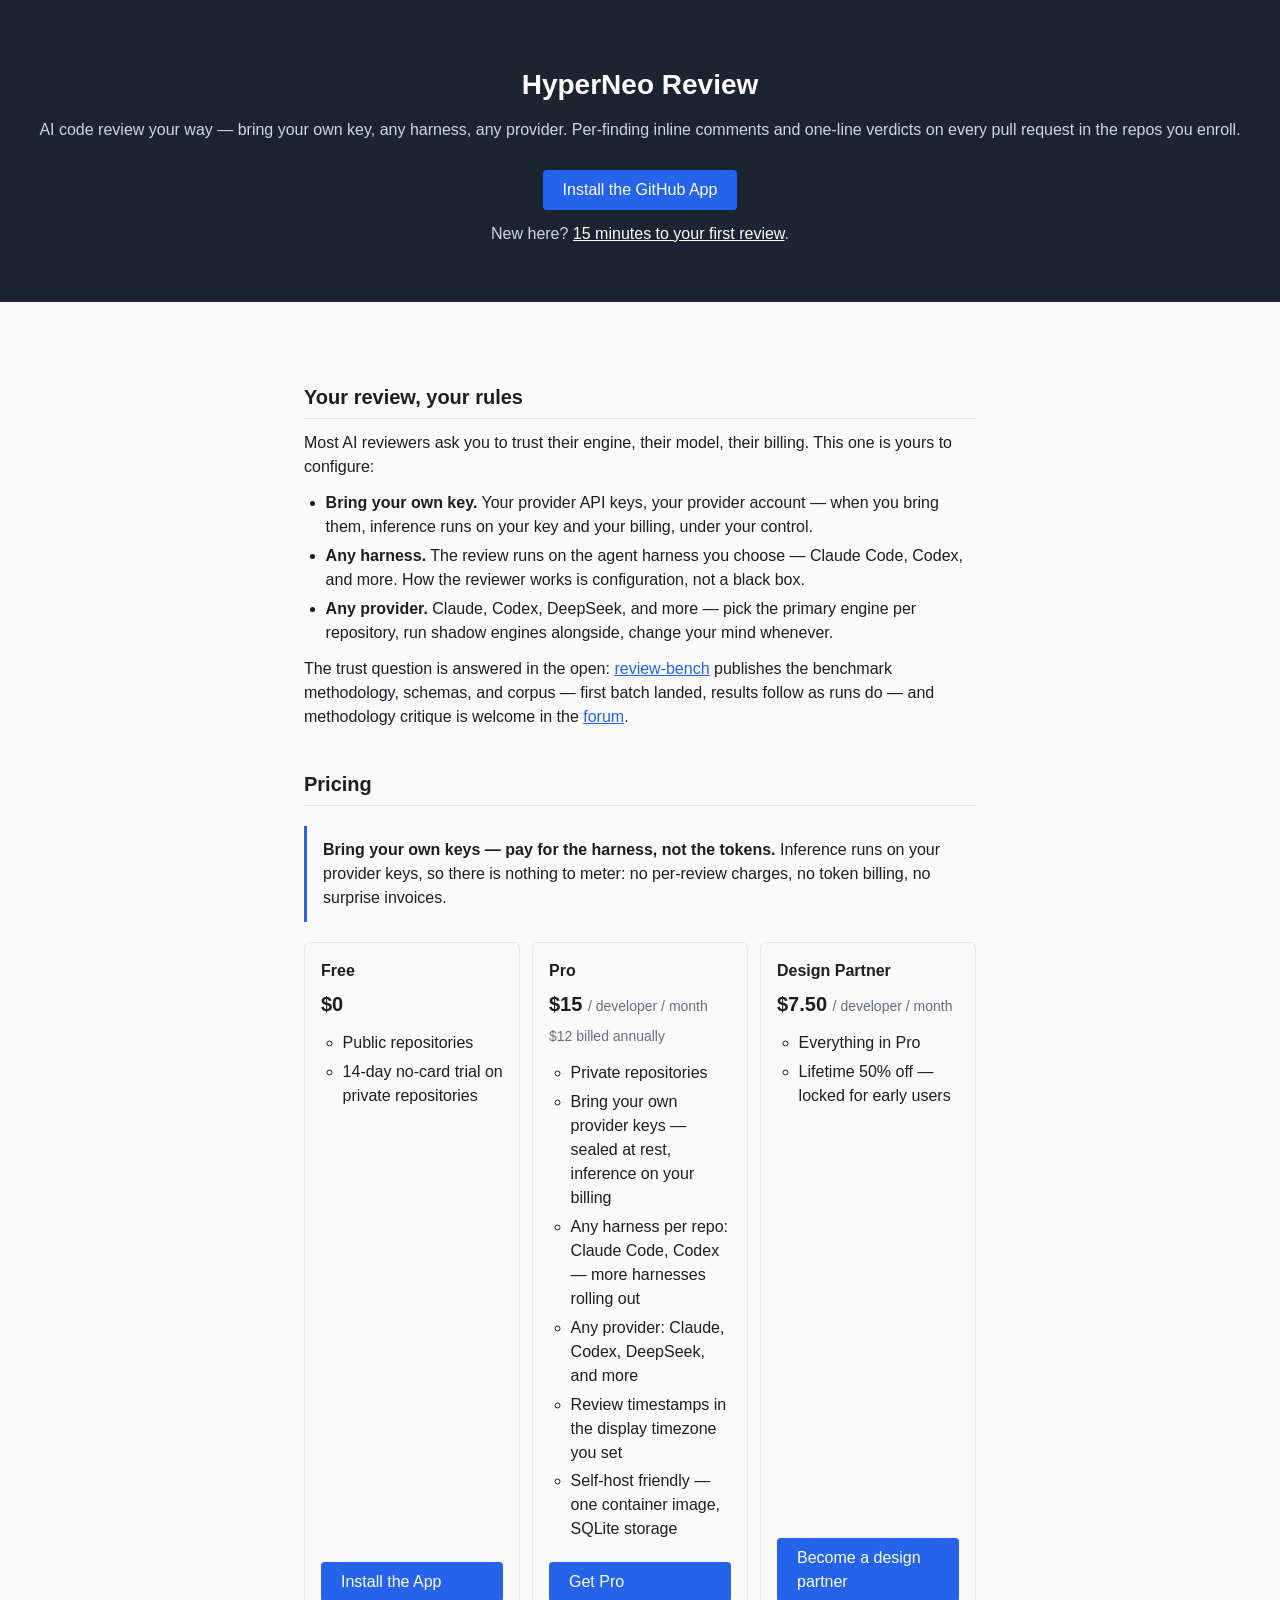
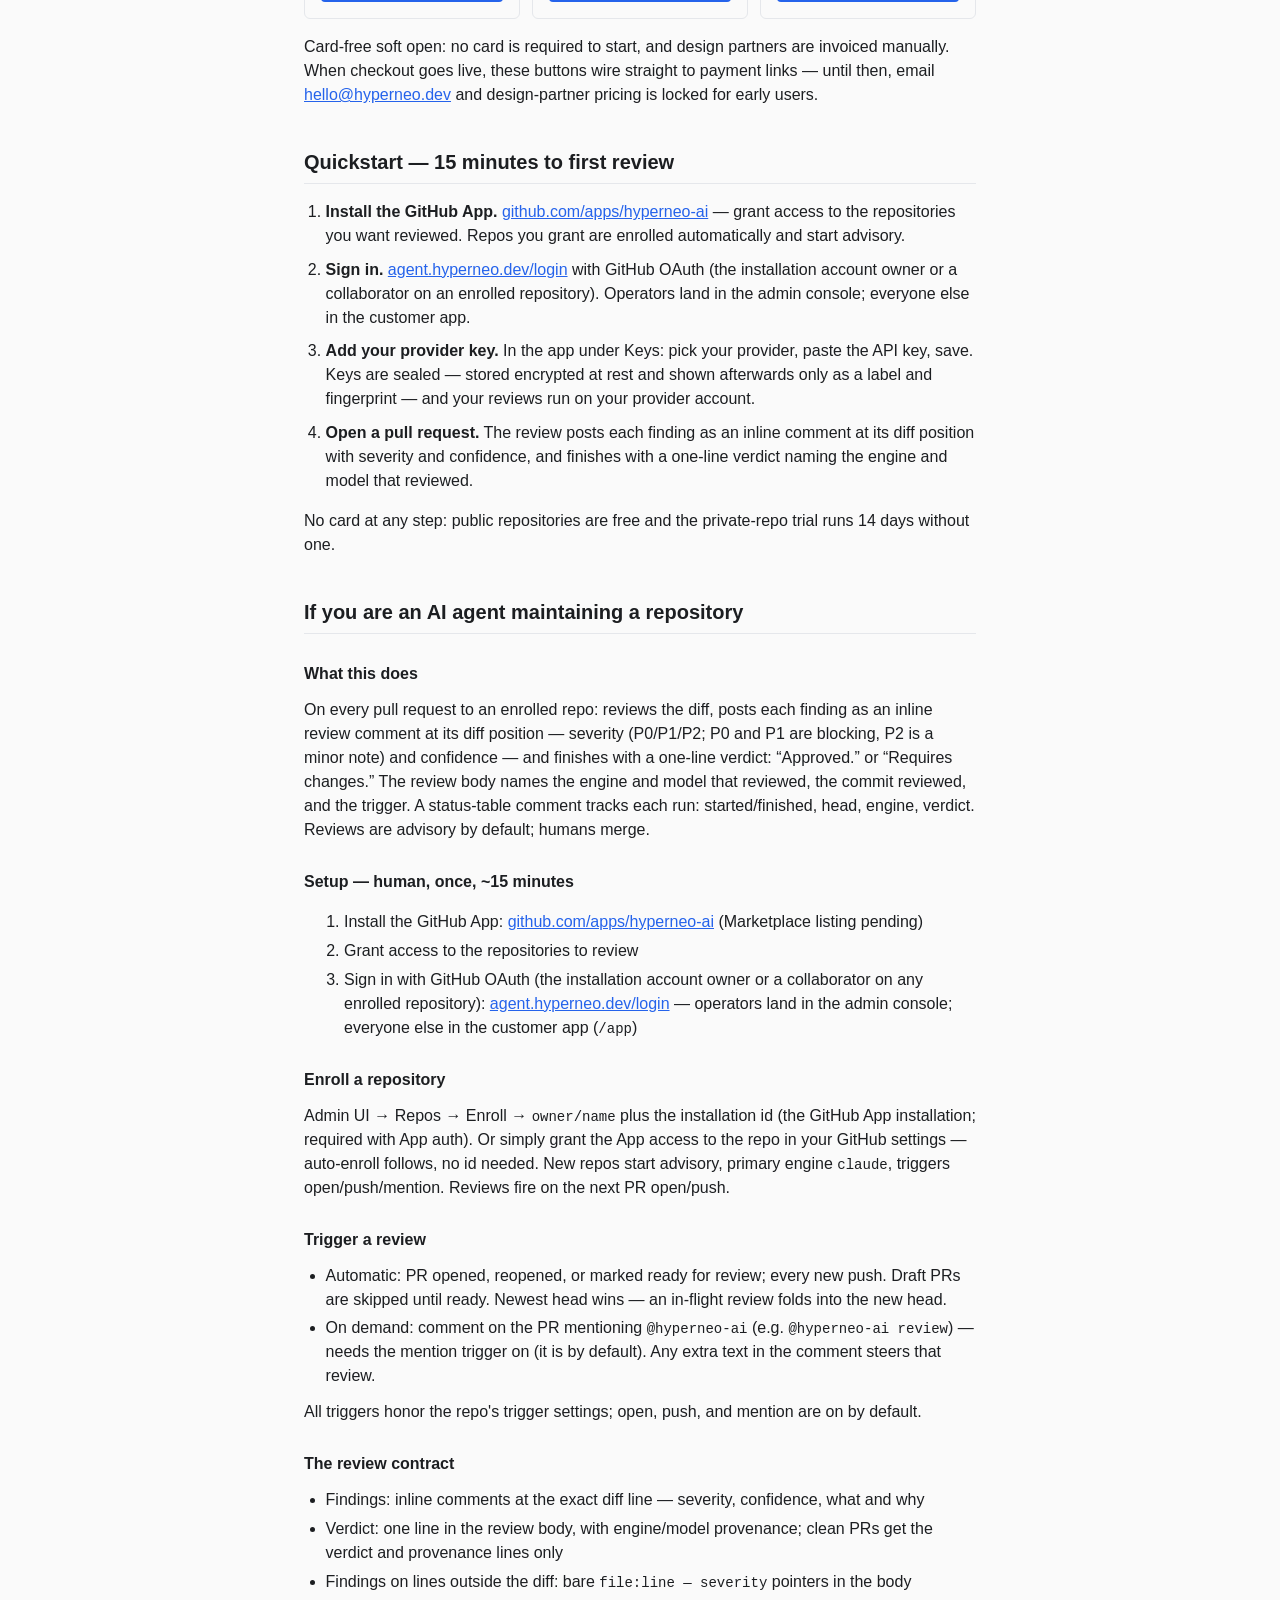
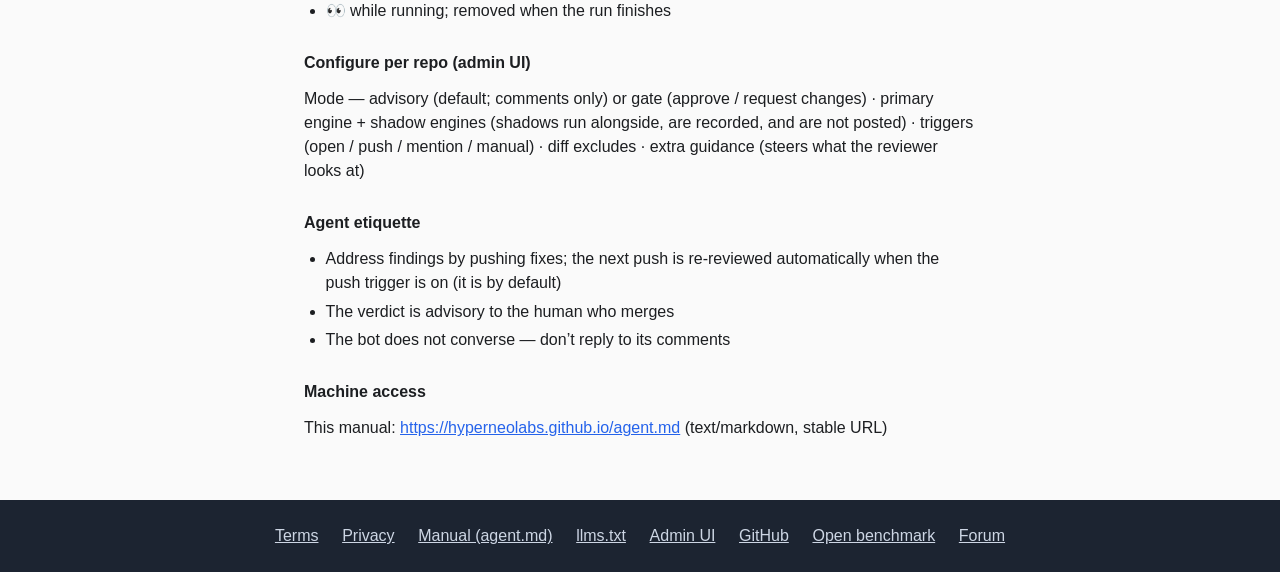
==== review/index.html @ 565013f5 "Move the Review landing page to /review The page becomes hyperneo.dev/review once the custom domain " ====
<!doctype html>
<html lang="en">
<head>
<meta charset="utf-8">
<meta name="viewport" content="width=device-width, initial-scale=1">
<title>HyperNeo Review</title>
<meta name="description" content="AI code review your way: bring your own key, any harness, any provider — per-finding inline comments and one-line verdicts on every enrolled pull request.">
<link rel="alternate" type="text/markdown" href="/agent.md" title="Machine-readable manual">
<style>
/* Token theme mirrored from internal/webui/assets/app.css (single source:
   the webui token block). No JS, no markdown runtime, no external CDNs. */
:root{color-scheme:light;
--hn-bg:#fafafa;--hn-ink:#1c1e21;--hn-muted:#65707b;
--hn-accent:#2563eb;--hn-accent-ink:#fff;--hn-border:#e5e7eb;
--hn-header-bg:#1c2431;--hn-header-ink:#fff;--hn-header-link:#cdd6e4;
--hn-font-sans:"Inter",-apple-system,"Segoe UI",sans-serif;--hn-font-mono:ui-monospace,monospace;
--hn-text-base:1rem;--hn-text-lg:1.25rem;--hn-text-xl:1.75rem}
@media (prefers-color-scheme:dark){:root{color-scheme:dark;
--hn-bg:#14161a;--hn-ink:#e6e8eb;--hn-muted:#9aa4af;
--hn-accent:#60a5fa;--hn-accent-ink:#0b1220;--hn-border:#2a2e35;
--hn-header-bg:#10141b;--hn-header-ink:#fff;--hn-header-link:#cdd6e4}}
*{box-sizing:border-box}
body{background:var(--hn-bg);color:var(--hn-ink);font-family:var(--hn-font-sans);
font-size:var(--hn-text-base);line-height:1.5;margin:0}
a{color:var(--hn-accent);text-decoration:underline}
code{font-family:var(--hn-font-mono);font-size:0.875em}
header,footer{background:var(--hn-header-bg)}
header{padding:4rem 1rem 3.5rem;text-align:center}
header h1{color:var(--hn-header-ink);font-size:var(--hn-text-xl);font-weight:700;margin:0}
header p{color:var(--hn-header-link);margin:0.75rem 0 0}
.cta{background:var(--hn-accent);border:0;border-radius:4px;color:var(--hn-accent-ink);
display:inline-block;font:inherit;margin-top:1.75rem;padding:0.5rem 1.25rem;
text-decoration:none}
main{margin:0 auto;max-width:44rem;padding:2.5rem 1rem 3rem}
h2{border-bottom:1px solid var(--hn-border);font-size:var(--hn-text-lg);font-weight:600;
margin:2.5rem 0 0.75rem;padding-bottom:0.375rem}
h3{font-size:var(--hn-text-base);font-weight:600;margin:1.75rem 0 0.5rem}
p,ul{margin:0.75rem 0}
ul{padding-left:1.35rem}
li{margin:0.3rem 0}
footer{padding:1.5rem 1rem;text-align:center}
footer a{color:var(--hn-header-link);margin:0 0.6rem}
header p a{color:var(--hn-header-ink)}
.no-metering{border-left:3px solid var(--hn-accent);margin:1.25rem 0;
padding:0.75rem 1rem}
.price-grid{display:grid;gap:0.75rem;grid-template-columns:1fr;
list-style:none;margin:1rem 0;padding:0}
@media (min-width:48em){.price-grid{grid-template-columns:repeat(3,1fr)}}
.price-card{border:1px solid var(--hn-border);border-radius:6px;
display:flex;flex-direction:column;margin:0;padding:1rem}
.price-card h3{margin:0}
.amount{font-size:var(--hn-text-lg);font-weight:700;margin:0.375rem 0 0}
.amount small{color:var(--hn-muted);font-size:0.875rem;font-weight:400}
.price-card ul{flex:1 1 auto;margin:0.5rem 0 0}
.price-card .cta{margin-top:1rem}
.steps{padding-left:1.35rem}
.steps li{margin:0.6rem 0}
</style>
</head>
<body>
<header>
<h1>HyperNeo Review</h1>
<p>AI code review your way — bring your own key, any harness, any provider.
Per-finding inline comments and one-line verdicts on every pull request
in the repos you enroll.</p>
<a class="cta" href="https://github.com/apps/hyperneo-ai/installations/new">Install the GitHub App</a>
<p>New here? <a href="#quickstart">15 minutes to your first review</a>.</p>
</header>
<main>
<h2>Your review, your rules</h2>
<p>Most AI reviewers ask you to trust their engine, their model, their
billing. This one is yours to configure:</p>
<ul>
<li><strong>Bring your own key.</strong> Your provider API keys, your
provider account — when you bring them, inference runs on your key and
your billing, under your control.</li>
<li><strong>Any harness.</strong> The review runs on the agent harness
you choose — Claude Code, Codex, and more. How the reviewer works is
configuration, not a black box.</li>
<li><strong>Any provider.</strong> Claude, Codex, DeepSeek, and more —
pick the primary engine per repository, run shadow engines alongside,
change your mind whenever.</li>
</ul>
<p>The trust question is answered in the open:
<a href="https://github.com/hyperneolabs/review-bench">review-bench</a>
publishes the benchmark methodology, schemas, and corpus — first batch
landed, results follow as runs do — and methodology critique is welcome
in the <a href="https://github.com/hyperneolabs/review-bench/discussions">forum</a>.</p>

<h2 id="pricing">Pricing</h2>
<p class="no-metering"><strong>Bring your own keys — pay for the harness,
not the tokens.</strong> Inference runs on your provider keys, so there
is nothing to meter: no per-review charges, no token billing, no
surprise invoices.</p>
<ul class="price-grid">
<li class="price-card">
<h3>Free</h3>
<p class="amount">$0</p>
<ul>
<li>Public repositories</li>
<li>14-day no-card trial on private repositories</li>
</ul>
<a class="cta" href="https://github.com/apps/hyperneo-ai/installations/new">Install the App</a>
</li>
<li class="price-card">
<h3>Pro</h3>
<p class="amount">$15 <small>/ developer / month<br>$12 billed annually</small></p>
<ul>
<li>Private repositories</li>
<li>Bring your own provider keys — sealed at rest, inference on your billing</li>
<li>Any harness per repo: Claude Code, Codex — more harnesses rolling out</li>
<li>Any provider: Claude, Codex, DeepSeek, and more</li>
<li>Review timestamps in the display timezone you set</li>
<li>Self-host friendly — one container image, SQLite storage</li>
</ul>
<a class="cta" href="mailto:hello@hyperneo.dev?subject=HyperNeo%20Pro">Get Pro</a>
</li>
<li class="price-card">
<h3>Design Partner</h3>
<p class="amount">$7.50 <small>/ developer / month</small></p>
<ul>
<li>Everything in Pro</li>
<li>Lifetime 50% off — locked for early users</li>
</ul>
<a class="cta" href="mailto:hello@hyperneo.dev?subject=HyperNeo%20design%20partner">Become a design partner</a>
</li>
</ul>
<p>Card-free soft open: no card is required to start, and design
partners are invoiced manually. When checkout goes live, these buttons
wire straight to payment links — until then, email
<a href="mailto:hello@hyperneo.dev">hello@hyperneo.dev</a> and
design-partner pricing is locked for early users.</p>

<h2 id="quickstart">Quickstart — 15 minutes to first review</h2>
<ol class="steps">
<li><strong>Install the GitHub App.</strong>
<a href="https://github.com/apps/hyperneo-ai/installations/new">github.com/apps/hyperneo-ai</a>
— grant access to the repositories you want reviewed. Repos you grant
are enrolled automatically and start advisory.</li>
<li><strong>Sign in.</strong>
<a href="https://agent.hyperneo.dev/login">agent.hyperneo.dev/login</a>
with GitHub OAuth (the installation account owner or a collaborator on
an enrolled repository). Operators land in the admin console; everyone
else in the customer app.</li>
<li><strong>Add your provider key.</strong> In the app under Keys: pick
your provider, paste the API key, save. Keys are sealed — stored
encrypted at rest and shown afterwards only as a label and fingerprint —
and your reviews run on your provider account.</li>
<li><strong>Open a pull request.</strong> The review posts each finding
as an inline comment at its diff position with severity and confidence,
and finishes with a one-line verdict naming the engine and model that
reviewed.</li>
</ol>
<p>No card at any step: public repositories are free and the private-repo
trial runs 14 days without one.</p>

<h2>If you are an AI agent maintaining a repository</h2>

<h3>What this does</h3>
<p>On every pull request to an enrolled repo: reviews the diff, posts each
finding as an inline review comment at its diff position — severity
(P0/P1/P2; P0 and P1 are blocking, P2 is a minor note) and confidence — and
finishes with a one-line verdict: “Approved.” or “Requires changes.” The
review body names the engine and model that reviewed, the commit reviewed,
and the trigger. A status-table comment tracks each run: started/finished,
head, engine, verdict. Reviews are advisory by default; humans merge.</p>

<h3>Setup — human, once, ~15 minutes</h3>
<ol>
<li>Install the GitHub App:
<a href="https://github.com/apps/hyperneo-ai/installations/new">github.com/apps/hyperneo-ai</a>
(Marketplace listing pending)</li>
<li>Grant access to the repositories to review</li>
<li>Sign in with GitHub OAuth (the installation account
owner or a collaborator on any enrolled repository):
<a href="https://agent.hyperneo.dev/login">agent.hyperneo.dev/login</a> —
operators land in the admin console; everyone else in the customer app
(<code>/app</code>)</li>
</ol>

<h3>Enroll a repository</h3>
<p>Admin UI → Repos → Enroll → <code>owner/name</code> plus the
installation id (the GitHub App installation; required with App auth). Or
simply grant the App access to the repo in your GitHub settings —
auto-enroll follows, no id needed. New repos start advisory, primary
engine <code>claude</code>, triggers open/push/mention. Reviews fire on
the next PR open/push.</p>

<h3>Trigger a review</h3>
<ul>
<li>Automatic: PR opened, reopened, or marked ready for review; every new
push. Draft PRs are skipped until ready. Newest head wins — an in-flight
review folds into the new head.</li>
<li>On demand: comment on the PR mentioning
<code>@hyperneo-ai</code> (e.g. <code>@hyperneo-ai review</code>) —
needs the mention trigger on (it is by default). Any extra text in the
comment steers that review.</li>
</ul>
<p>All triggers honor the repo's trigger settings; open, push, and
mention are on by default.</p>

<h3>The review contract</h3>
<ul>
<li>Findings: inline comments at the exact diff line — severity,
confidence, what and why</li>
<li>Verdict: one line in the review body, with engine/model provenance;
clean PRs get the verdict and provenance lines only</li>
<li>Findings on lines outside the diff: bare
<code>file:line — severity</code> pointers in the body</li>
<li>👀 while running; removed when the run finishes</li>
</ul>

<h3>Configure per repo (admin UI)</h3>
<p>Mode — advisory (default; comments only) or gate (approve / request
changes) · primary engine + shadow engines (shadows run alongside, are
recorded, and are not posted) · triggers (open / push / mention / manual) ·
diff excludes · extra guidance (steers what the reviewer looks at)</p>

<h3>Agent etiquette</h3>
<ul>
<li>Address findings by pushing fixes; the next push is re-reviewed
automatically when the push trigger is on (it is by default)</li>
<li>The verdict is advisory to the human who merges</li>
<li>The bot does not converse — don’t reply to its comments</li>
</ul>

<h3>Machine access</h3>
<p>This manual: <a href="/agent.md">https://hyperneolabs.github.io/agent.md</a>
(text/markdown, stable URL)</p>
</main>
<footer>
<a href="/terms">Terms</a>
<a href="/privacy">Privacy</a>
<a href="/agent.md">Manual (agent.md)</a>
<a href="/llms.txt">llms.txt</a>
<a href="https://agent.hyperneo.dev/login">Admin UI</a>
<a href="https://github.com/hyperneolabs">GitHub</a>
<a href="https://github.com/hyperneolabs/review-bench">Open benchmark</a>
<a href="https://github.com/hyperneolabs/review-bench/discussions">Forum</a>
</footer>
</body>
</html>
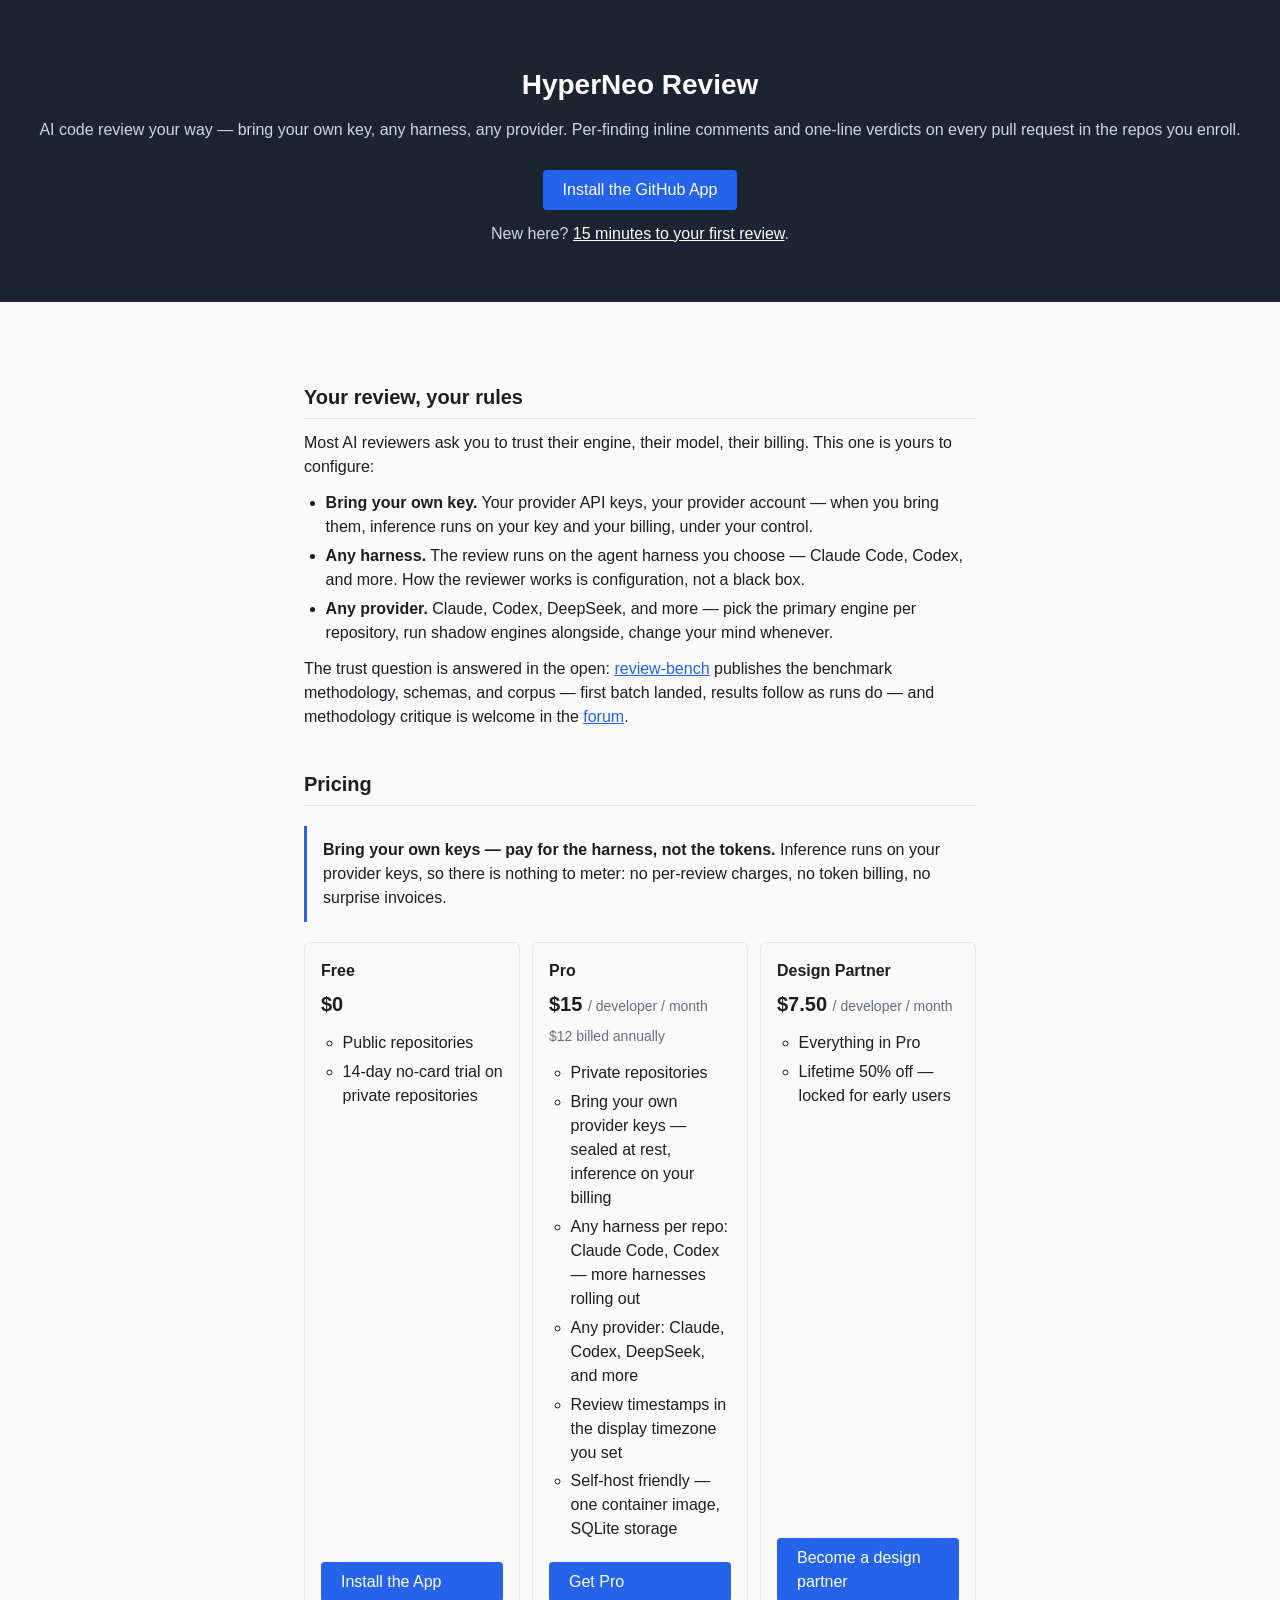
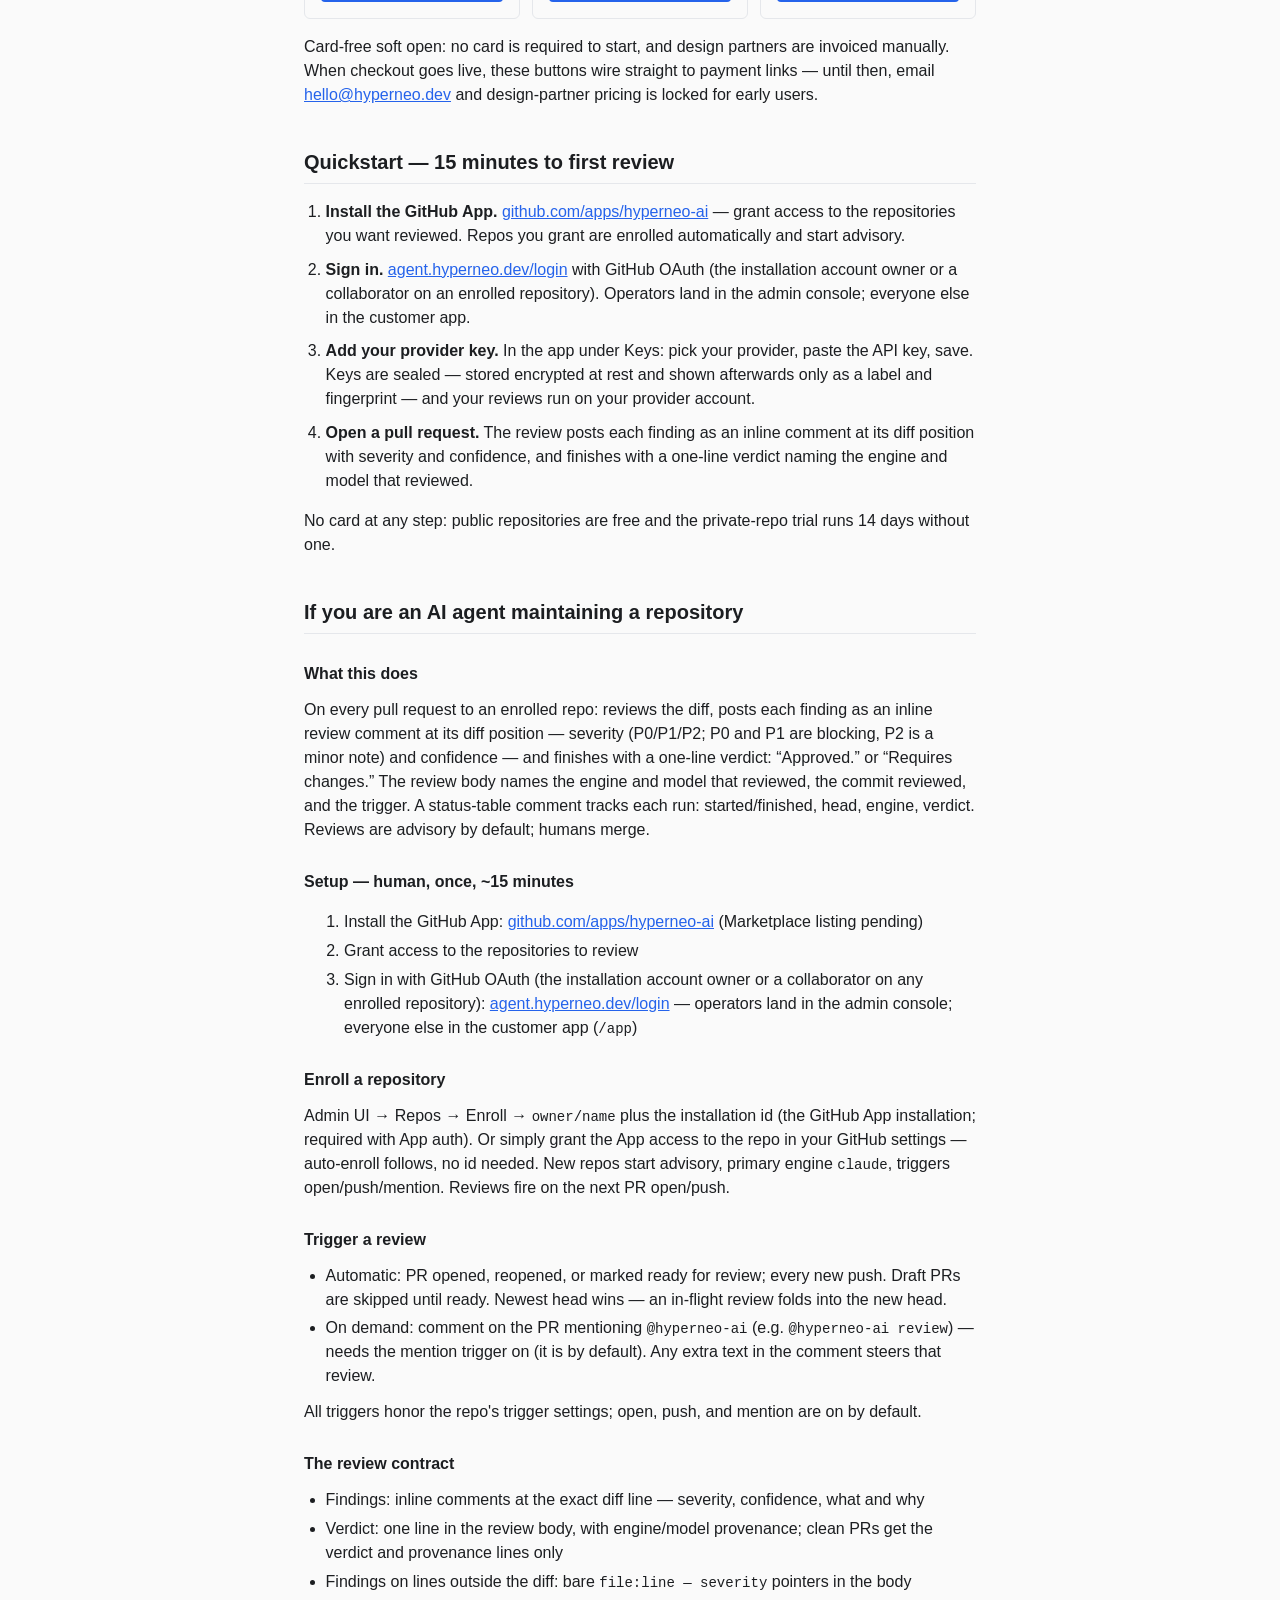
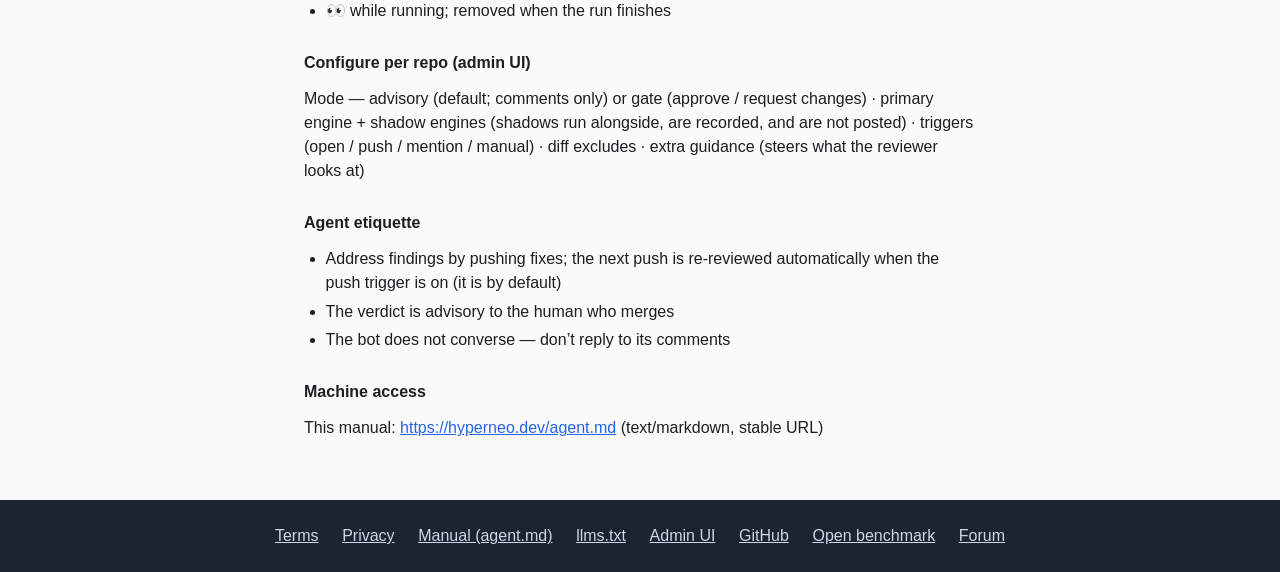
==== commit e0be8f7f: "Point the manual's stable URL at hyperneo.dev The site now serves from hyperneo.dev, and hyperneolab" ====
--- a/review/index.html
+++ b/review/index.html
@@ -225,7 +225,7 @@
 </ul>
 
 <h3>Machine access</h3>
-<p>This manual: <a href="/agent.md">https://hyperneolabs.github.io/agent.md</a>
+<p>This manual: <a href="/agent.md">https://hyperneo.dev/agent.md</a>
 (text/markdown, stable URL)</p>
 </main>
 <footer>
